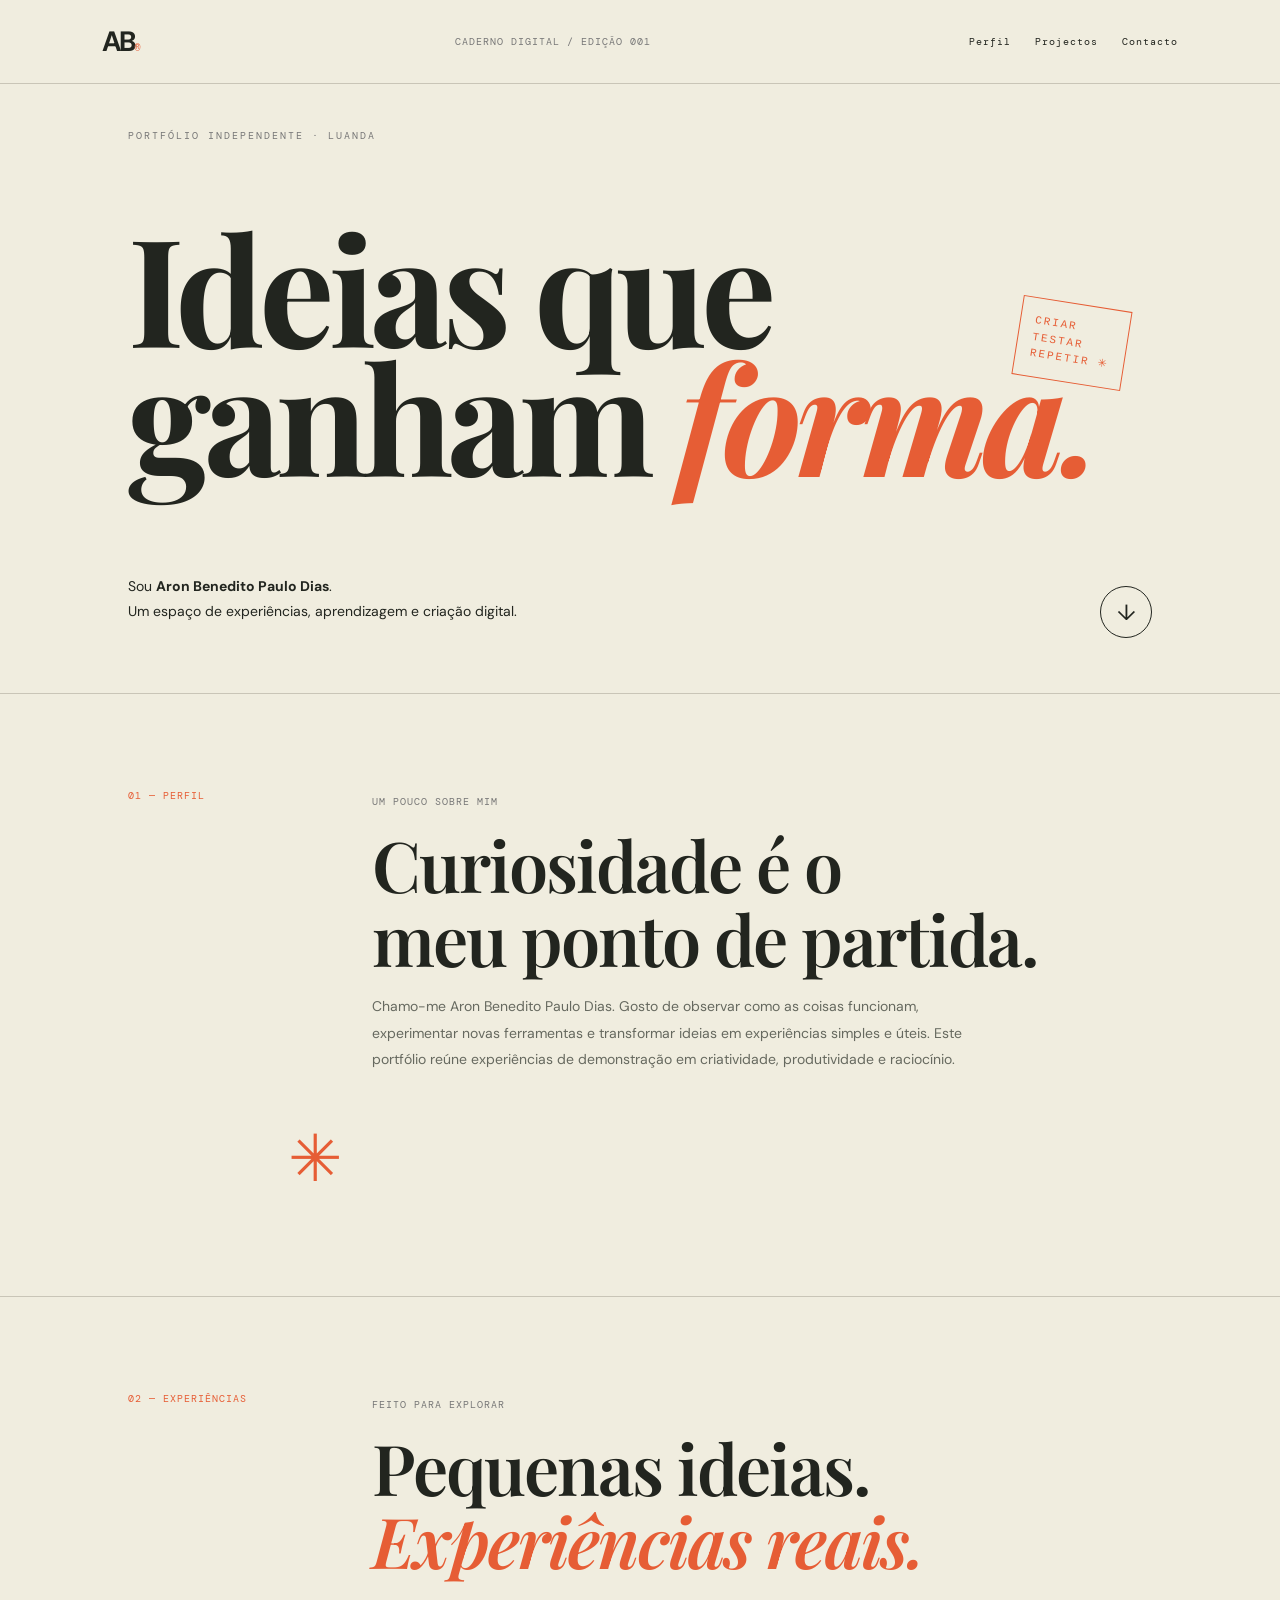
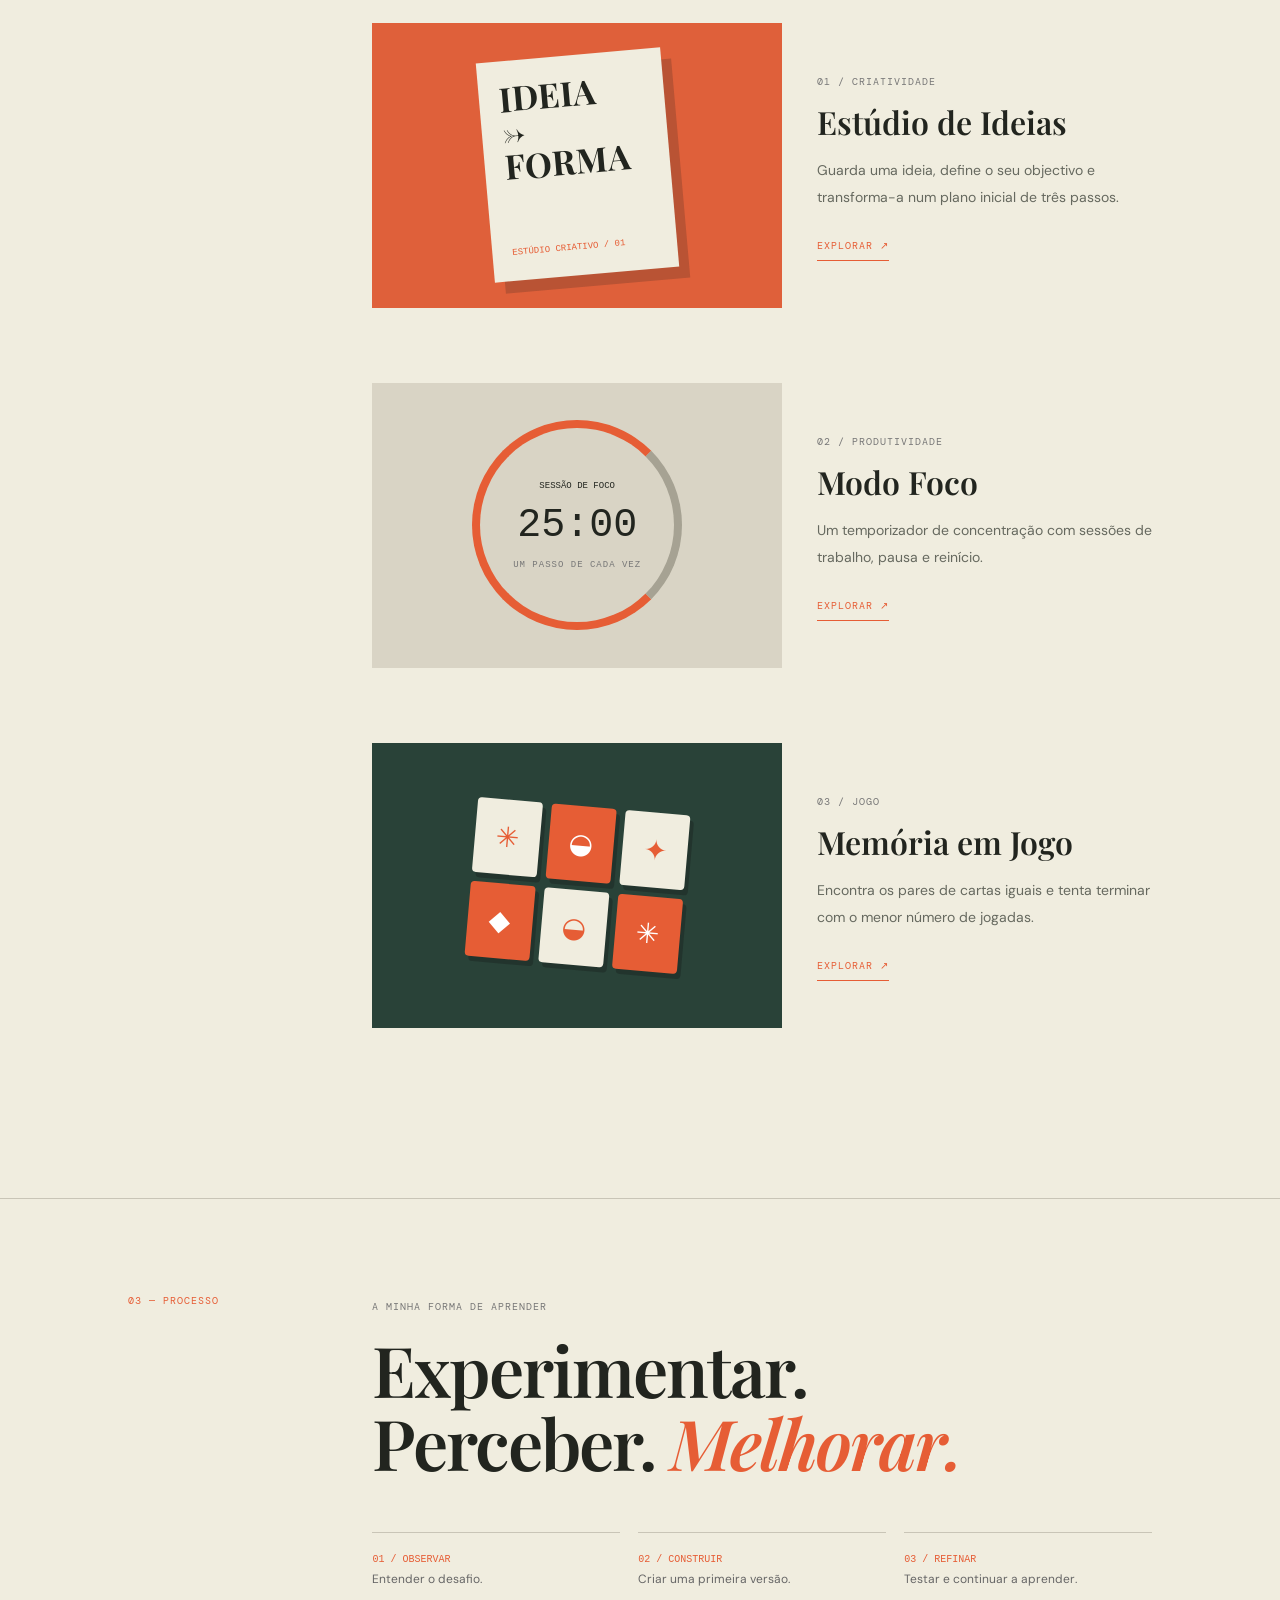
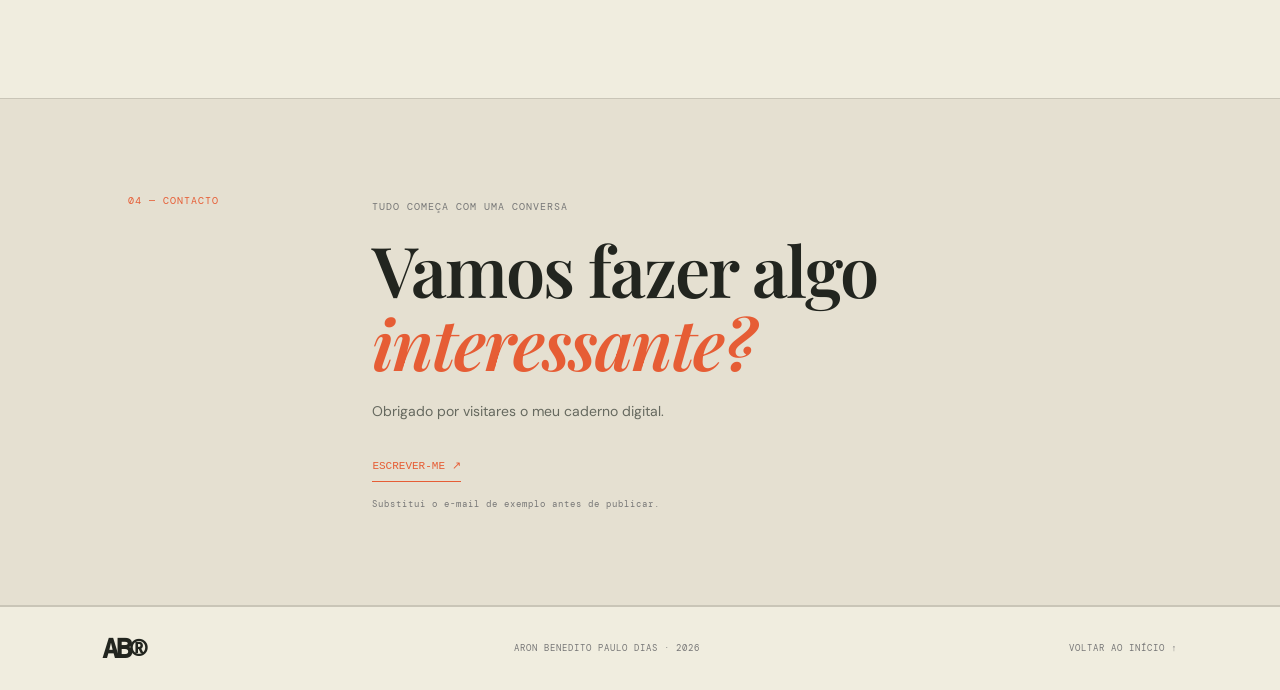
==== index.html @ 64de9e4c "Add files via upload" ====
<!doctype html><html lang="pt"><head><meta charset="utf-8"><meta name="viewport" content="width=device-width,initial-scale=1"><title>Aron Benedito — Caderno Digital</title><link rel="stylesheet" href="css/style.css"></head><body>
<header><a class="logo" href="#">AB<span>®</span></a><small>CADERNO DIGITAL / EDIÇÃO 001</small><nav><a href="#sobre">Perfil</a><a href="#projectos">Projectos</a><a href="#contacto">Contacto</a></nav></header>
<main><section class="hero"><div class="kicker">PORTFÓLIO INDEPENDENTE · LUANDA</div><h1>Ideias que<br>ganham <i>forma.</i></h1><div class="herofoot"><p>Sou <b>Aron Benedito Paulo Dias</b>.<br>Um espaço de experiências, aprendizagem e criação digital.</p><a class="down" href="#projectos">↓</a></div><div class="stamp">CRIAR<br>TESTAR<br>REPETIR ✳</div></section>
<section id="sobre" class="section profile"><label>01 — PERFIL</label><div><small>UM POUCO SOBRE MIM</small><h2>Curiosidade é o<br>meu ponto de partida.</h2><p>Chamo-me Aron Benedito Paulo Dias. Gosto de observar como as coisas funcionam, experimentar novas ferramentas e transformar ideias em experiências simples e úteis. Este portfólio reúne experiências de demonstração em criatividade, produtividade e raciocínio.</p></div><div class="asterisk">✳</div></section>
<section id="projectos" class="section projects"><label>02 — EXPERIÊNCIAS</label><div><small>FEITO PARA EXPLORAR</small><h2>Pequenas ideias.<br><i>Experiências reais.</i></h2>
<article><div class="visual orange"><div class="poster">IDEIA<br>→ FORMA<span>ESTÚDIO CRIATIVO / 01</span></div></div><div class="detail"><small>01 / CRIATIVIDADE</small><h3>Estúdio de Ideias</h3><p>Guarda uma ideia, define o seu objectivo e transforma-a num plano inicial de três passos.</p><a href="projetos/estudio/index.html">EXPLORAR ↗</a></div></article>
<article><div class="visual cream"><div class="clock"><span>SESSÃO DE FOCO</span><b>25:00</b><small>UM PASSO DE CADA VEZ</small></div></div><div class="detail"><small>02 / PRODUTIVIDADE</small><h3>Modo Foco</h3><p>Um temporizador de concentração com sessões de trabalho, pausa e reinício.</p><a href="projetos/foco/index.html">EXPLORAR ↗</a></div></article>
<article><div class="visual forest"><div class="cards"><i>✳</i><i>◒</i><i>✦</i><i>◆</i><i>◒</i><i>✳</i></div></div><div class="detail"><small>03 / JOGO</small><h3>Memória em Jogo</h3><p>Encontra os pares de cartas iguais e tenta terminar com o menor número de jogadas.</p><a href="projetos/memoria/index.html">EXPLORAR ↗</a></div></article></div></section>
<section class="section process"><label>03 — PROCESSO</label><div><small>A MINHA FORMA DE APRENDER</small><h2>Experimentar.<br>Perceber. <i>Melhorar.</i></h2><div class="steps"><p><b>01 / OBSERVAR</b><br>Entender o desafio.</p><p><b>02 / CONSTRUIR</b><br>Criar uma primeira versão.</p><p><b>03 / REFINAR</b><br>Testar e continuar a aprender.</p></div></div></section>
<section id="contacto" class="section contact"><label>04 — CONTACTO</label><div><small>TUDO COMEÇA COM UMA CONVERSA</small><h2>Vamos fazer algo<br><i>interessante?</i></h2><p>Obrigado por visitares o meu caderno digital.</p><a href="mailto:email@exemplo.com">ESCREVER-ME ↗</a><small class="warning">Substitui o e-mail de exemplo antes de publicar.</small></div></section></main><footer><b>AB®</b><span>ARON BENEDITO PAULO DIAS · 2026</span><a href="#">VOLTAR AO INÍCIO ↑</a></footer></body></html>
---- css/style.css ----
@import url('https://fonts.googleapis.com/css2?family=DM+Mono:wght@400;500&family=DM+Sans:wght@400;700&family=Playfair+Display:ital,wght@0,600;1,600;1,700&display=swap');
:root{--paper:#f0eddf;--ink:#22251f;--orange:#e65d35;--line:#c9c5b7}*{box-sizing:border-box}html{scroll-behavior:smooth}body{margin:0;background:var(--paper);color:var(--ink);font-family:'DM Sans',sans-serif}a{color:inherit;text-decoration:none}header,footer{padding:23px 8%;display:flex;justify-content:space-between;align-items:center;border-bottom:1px solid var(--line)}.logo,footer b{font-size:28px;font-weight:bold;letter-spacing:-3px}.logo span{font:10px monospace;color:var(--orange)}header small,nav,.kicker,label,section small,.detail>a,footer{font:10px 'DM Mono',monospace;letter-spacing:1px}header small{color:#777}nav{display:flex;gap:24px}nav a:hover{color:var(--orange)}.hero{min-height:610px;padding:45px 10% 55px;position:relative;display:flex;flex-direction:column;justify-content:space-between;border-bottom:1px solid var(--line);overflow:hidden}.kicker{font:10px 'DM Mono';letter-spacing:2px;color:#777}.hero h1{font:700 clamp(75px,12vw,150px)/.86 'Playfair Display';letter-spacing:-6px;margin:65px 0}.hero h1 i,h2 i{color:var(--orange)}.herofoot{display:flex;justify-content:space-between;align-items:end}.herofoot p{font-size:14px;line-height:1.8}.down{width:52px;height:52px;border:1px solid;border-radius:50%;display:grid;place-items:center;font-size:22px}.stamp{position:absolute;right:12%;top:36%;border:1px solid var(--orange);color:var(--orange);padding:14px;transform:rotate(9deg);font:11px/1.5 monospace;letter-spacing:2px}.section{padding:95px 10%;display:grid;grid-template-columns:.55fr 2fr;gap:30px;border-bottom:1px solid var(--line)}label{color:var(--orange)}section small{color:#777}.section h2{font:600 clamp(42px,6vw,70px)/1.05 'Playfair Display';letter-spacing:-2px;margin:18px 0}.profile p,.detail p,.contact p{max-width:620px;color:#66695f;line-height:1.9;font-size:14px}.asterisk{align-self:end;justify-self:end;font-size:65px;color:var(--orange)}.projects article{display:grid;grid-template-columns:1.1fr .9fr;gap:35px;align-items:center;margin:45px 0 75px}.visual{height:285px;display:grid;place-items:center}.orange{background:#df603a}.cream{background:#d9d4c5}.forest{background:#294238}.poster{background:var(--paper);width:185px;height:220px;padding:20px;box-shadow:10px 12px #2223;font:700 34px/1 'Playfair Display';transform:rotate(-5deg)}.poster span{display:block;margin-top:65px;font:9px monospace;color:var(--orange)}.clock{width:210px;height:210px;border:8px solid var(--orange);border-right-color:#a6a293;border-radius:50%;display:flex;flex-direction:column;align-items:center;justify-content:center;gap:12px}.clock span,.clock small{font:9px monospace}.clock b{font:40px monospace}.cards{display:grid;grid-template-columns:repeat(3,65px);gap:9px;transform:rotate(5deg)}.cards i{height:75px;background:var(--paper);display:grid;place-items:center;border-radius:4px;font-size:28px;color:var(--orange);font-style:normal;box-shadow:4px 5px #1114}.cards i:nth-child(even){background:var(--orange);color:white}.detail h3{font:600 32px 'Playfair Display';margin:10px 0}.detail>a{display:inline-block;margin-top:15px;padding-bottom:8px;border-bottom:1px solid var(--orange);color:var(--orange)}.steps{display:grid;grid-template-columns:repeat(3,1fr);gap:18px;margin-top:40px}.steps p{border-top:1px solid var(--line);padding-top:15px;color:#666;font-size:12px;line-height:1.8}.steps b{font:10px monospace;color:var(--orange)}.contact{background:#e5e0d1}.contact a{display:inline-block;margin-top:20px;color:var(--orange);font:11px monospace;border-bottom:1px solid;padding-bottom:9px}.contact .warning{display:block;margin-top:16px;font-size:9px}footer{border:0;border-top:1px solid var(--line);color:#777;font-size:9px}footer b{color:var(--ink)}@media(max-width:700px){header{padding:18px 6%}header small{display:none}nav{gap:12px;font-size:9px}.hero{padding:35px 7%;min-height:540px}.hero h1{font-size:clamp(65px,15vw,100px);letter-spacing:-4px}.stamp{right:8%;top:32%;font-size:9px}.section{padding:65px 7%;grid-template-columns:1fr;gap:22px}.asterisk{display:none}.projects article{grid-template-columns:1fr;gap:18px;margin:35px 0 55px}.visual{height:245px}.steps{grid-template-columns:1fr;gap:5px}footer{padding:22px 6%;gap:12px;flex-wrap:wrap}footer span{order:3;width:100%}}
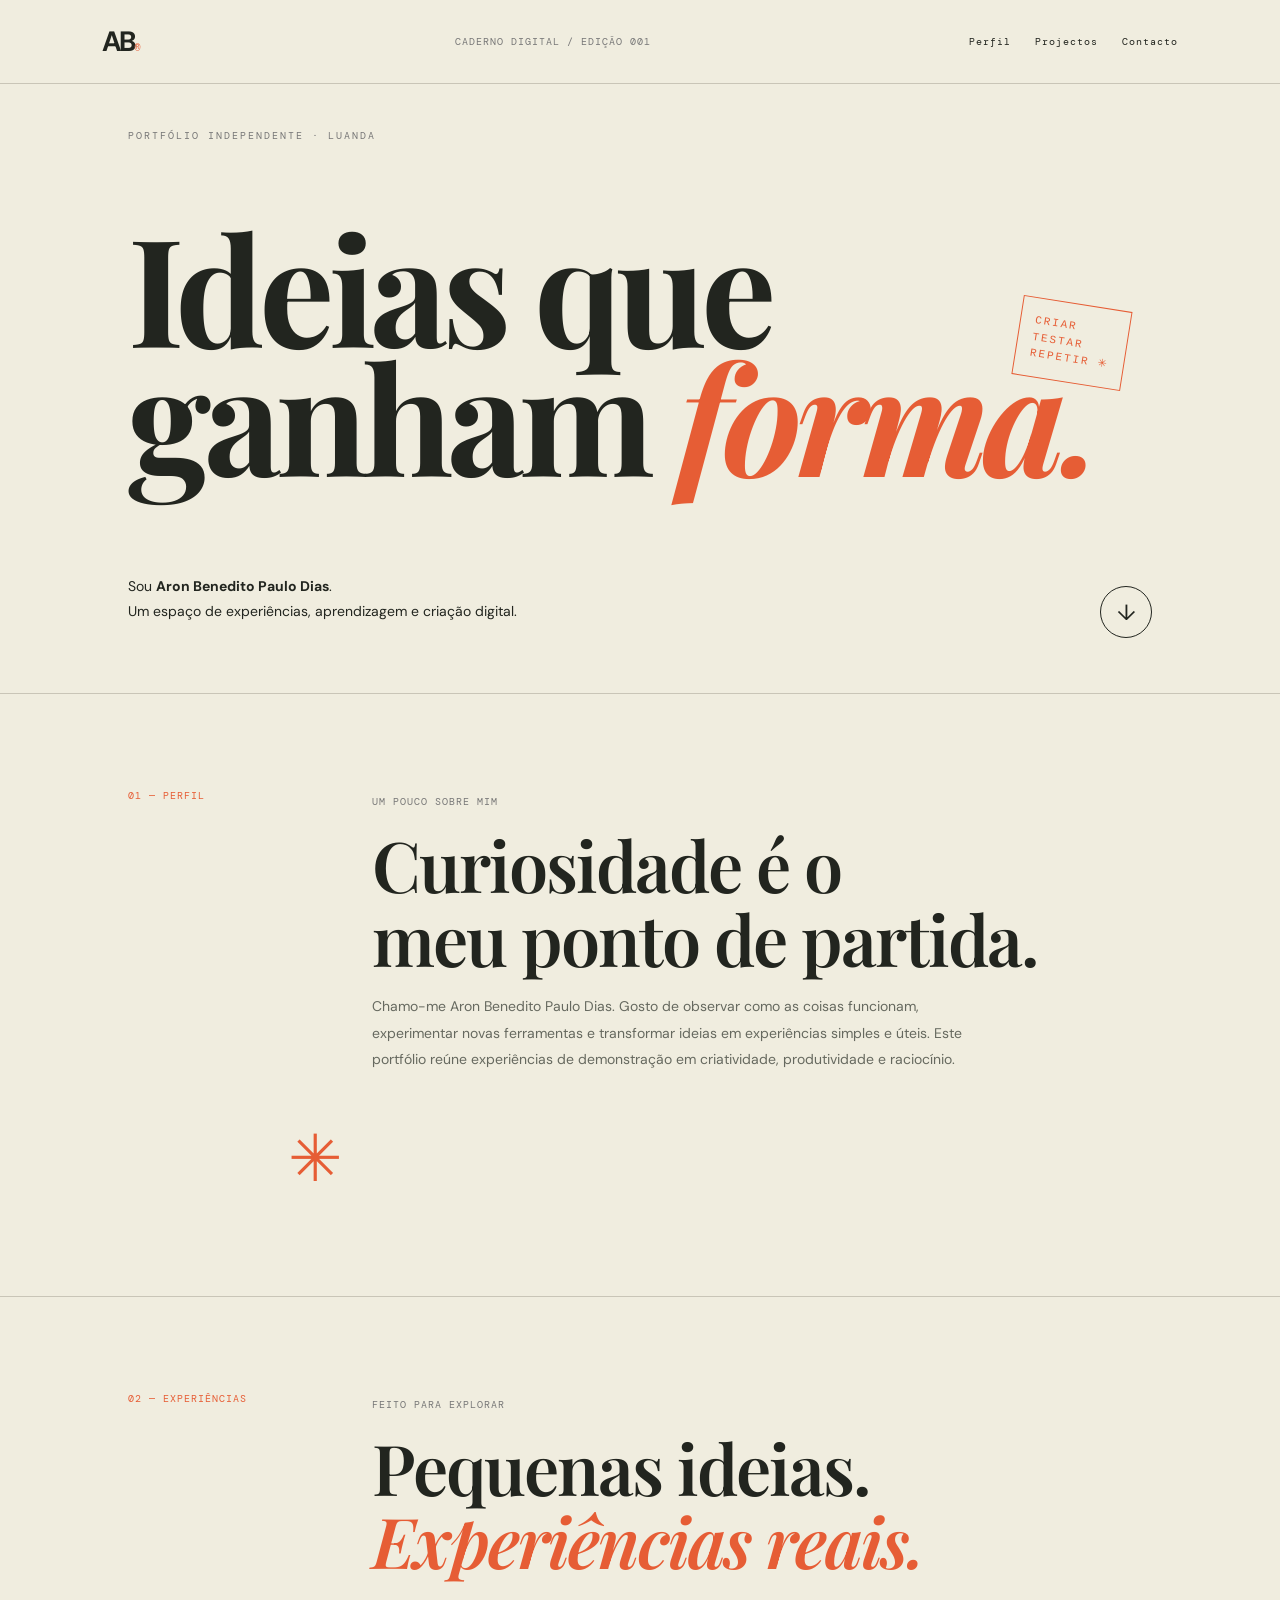
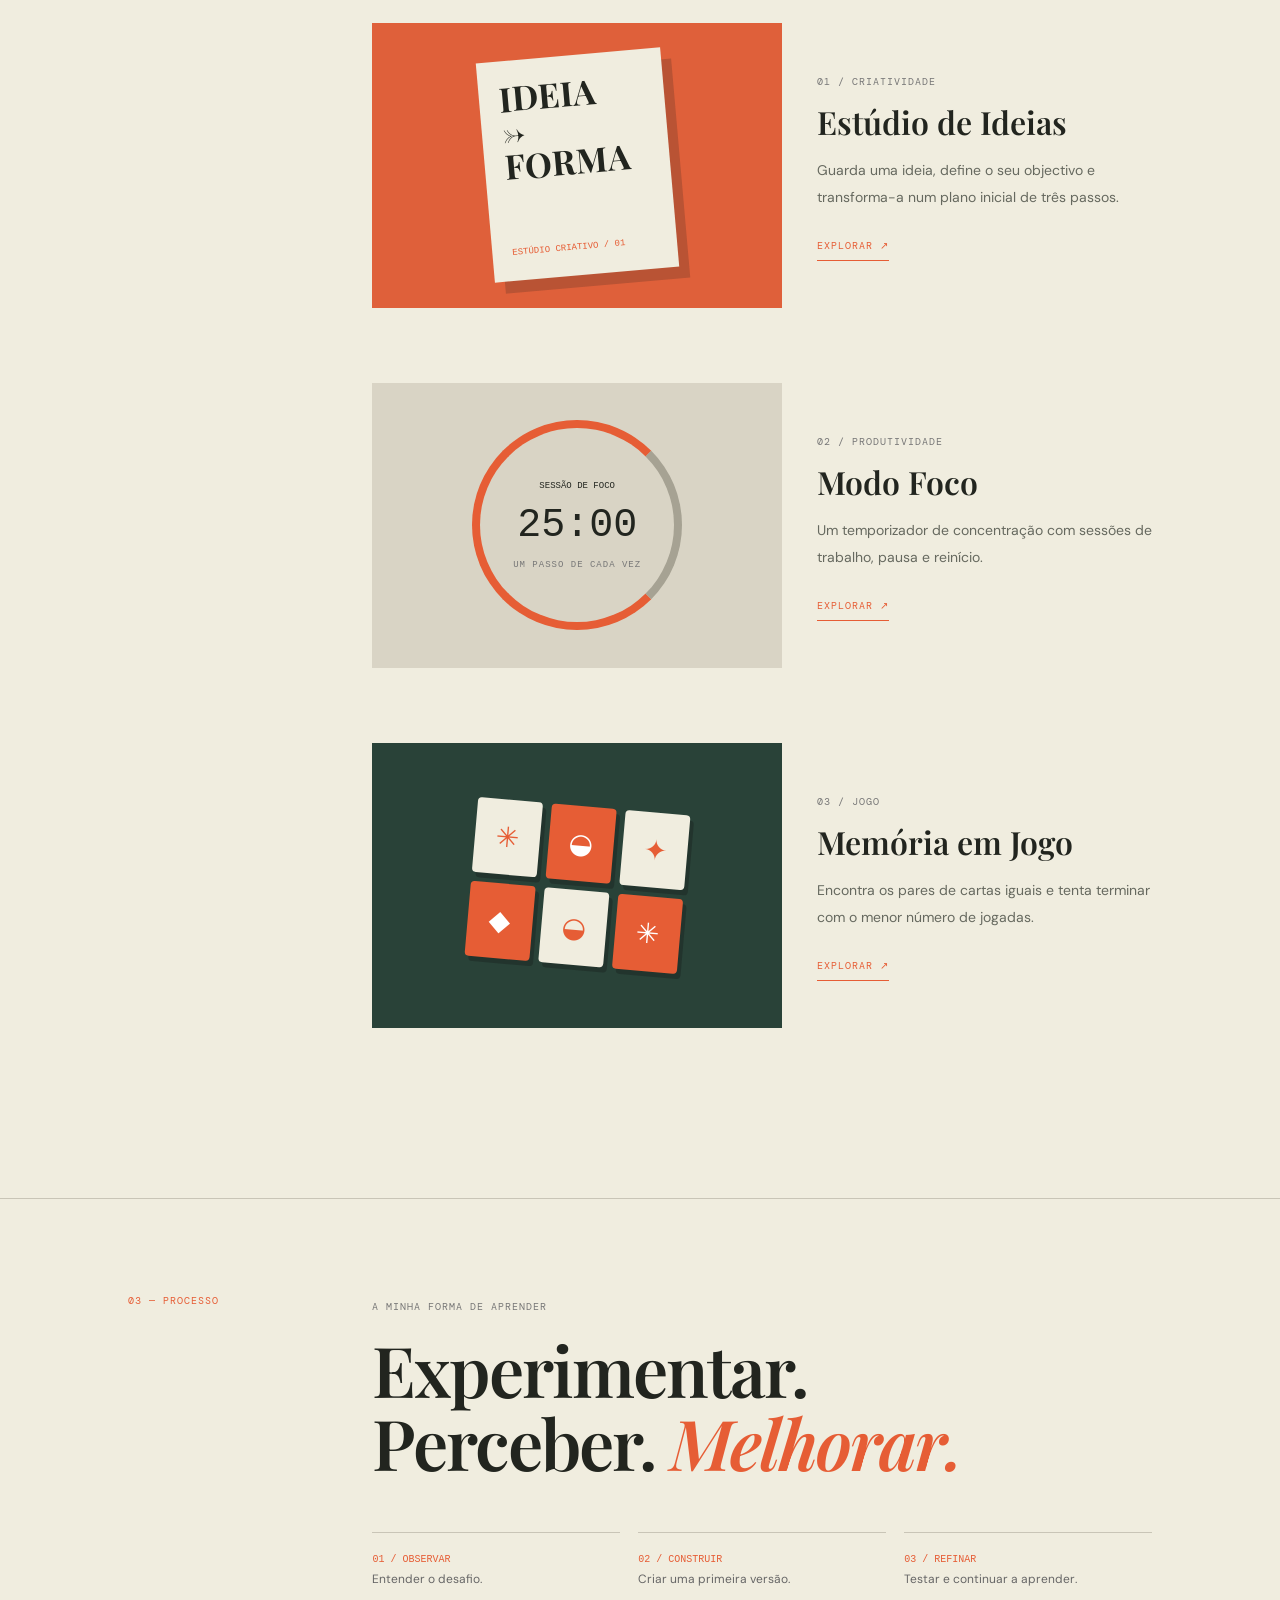
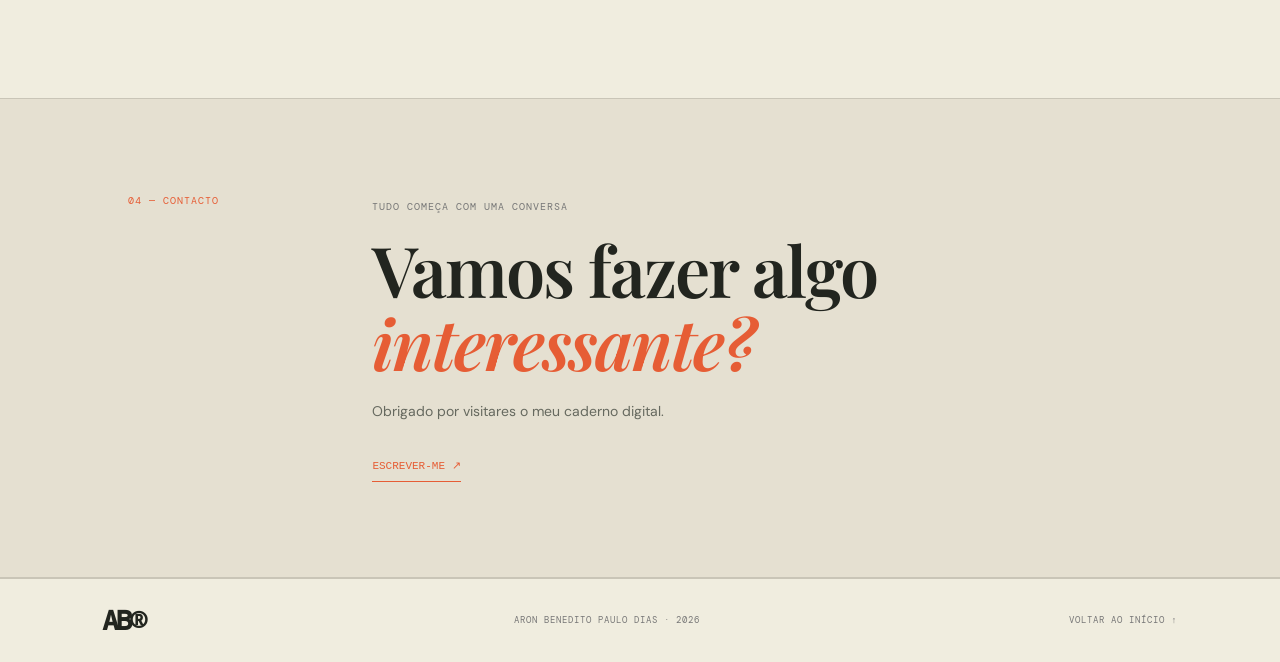
==== commit 708baca3: "Update index.html" ====
--- a/index.html
+++ b/index.html
@@ -7,4 +7,4 @@
 <article><div class="visual cream"><div class="clock"><span>SESSÃO DE FOCO</span><b>25:00</b><small>UM PASSO DE CADA VEZ</small></div></div><div class="detail"><small>02 / PRODUTIVIDADE</small><h3>Modo Foco</h3><p>Um temporizador de concentração com sessões de trabalho, pausa e reinício.</p><a href="projetos/foco/index.html">EXPLORAR ↗</a></div></article>
 <article><div class="visual forest"><div class="cards"><i>✳</i><i>◒</i><i>✦</i><i>◆</i><i>◒</i><i>✳</i></div></div><div class="detail"><small>03 / JOGO</small><h3>Memória em Jogo</h3><p>Encontra os pares de cartas iguais e tenta terminar com o menor número de jogadas.</p><a href="projetos/memoria/index.html">EXPLORAR ↗</a></div></article></div></section>
 <section class="section process"><label>03 — PROCESSO</label><div><small>A MINHA FORMA DE APRENDER</small><h2>Experimentar.<br>Perceber. <i>Melhorar.</i></h2><div class="steps"><p><b>01 / OBSERVAR</b><br>Entender o desafio.</p><p><b>02 / CONSTRUIR</b><br>Criar uma primeira versão.</p><p><b>03 / REFINAR</b><br>Testar e continuar a aprender.</p></div></div></section>
-<section id="contacto" class="section contact"><label>04 — CONTACTO</label><div><small>TUDO COMEÇA COM UMA CONVERSA</small><h2>Vamos fazer algo<br><i>interessante?</i></h2><p>Obrigado por visitares o meu caderno digital.</p><a href="mailto:email@exemplo.com">ESCREVER-ME ↗</a><small class="warning">Substitui o e-mail de exemplo antes de publicar.</small></div></section></main><footer><b>AB®</b><span>ARON BENEDITO PAULO DIAS · 2026</span><a href="#">VOLTAR AO INÍCIO ↑</a></footer></body></html>+<section id="contacto" class="section contact"><label>04 — CONTACTO</label><div><small>TUDO COMEÇA COM UMA CONVERSA</small><h2>Vamos fazer algo<br><i>interessante?</i></h2><p>Obrigado por visitares o meu caderno digital.</p><a href="mailto:email@exemplo.com">ESCREVER-ME ↗</a></div></section></main><footer><b>AB®</b><span>ARON BENEDITO PAULO DIAS · 2026</span><a href="#">VOLTAR AO INÍCIO ↑</a></footer></body></html>
